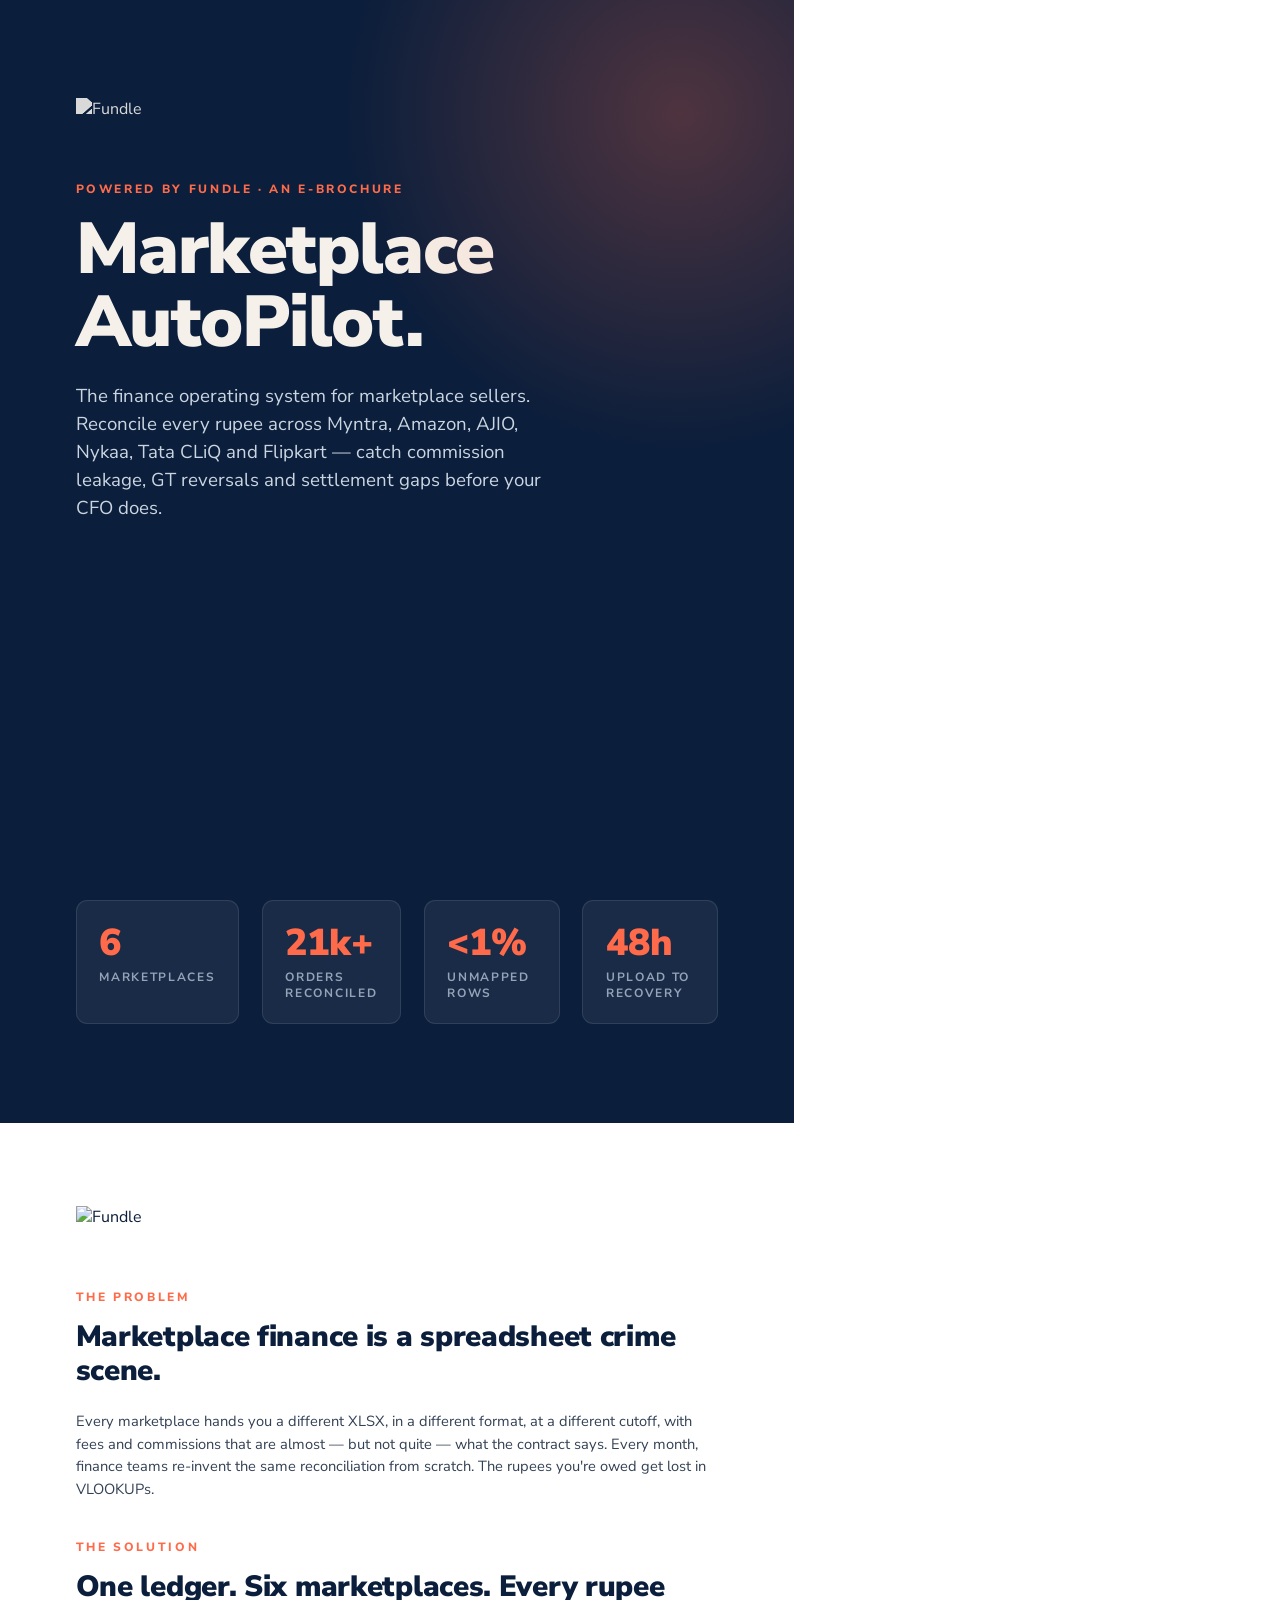
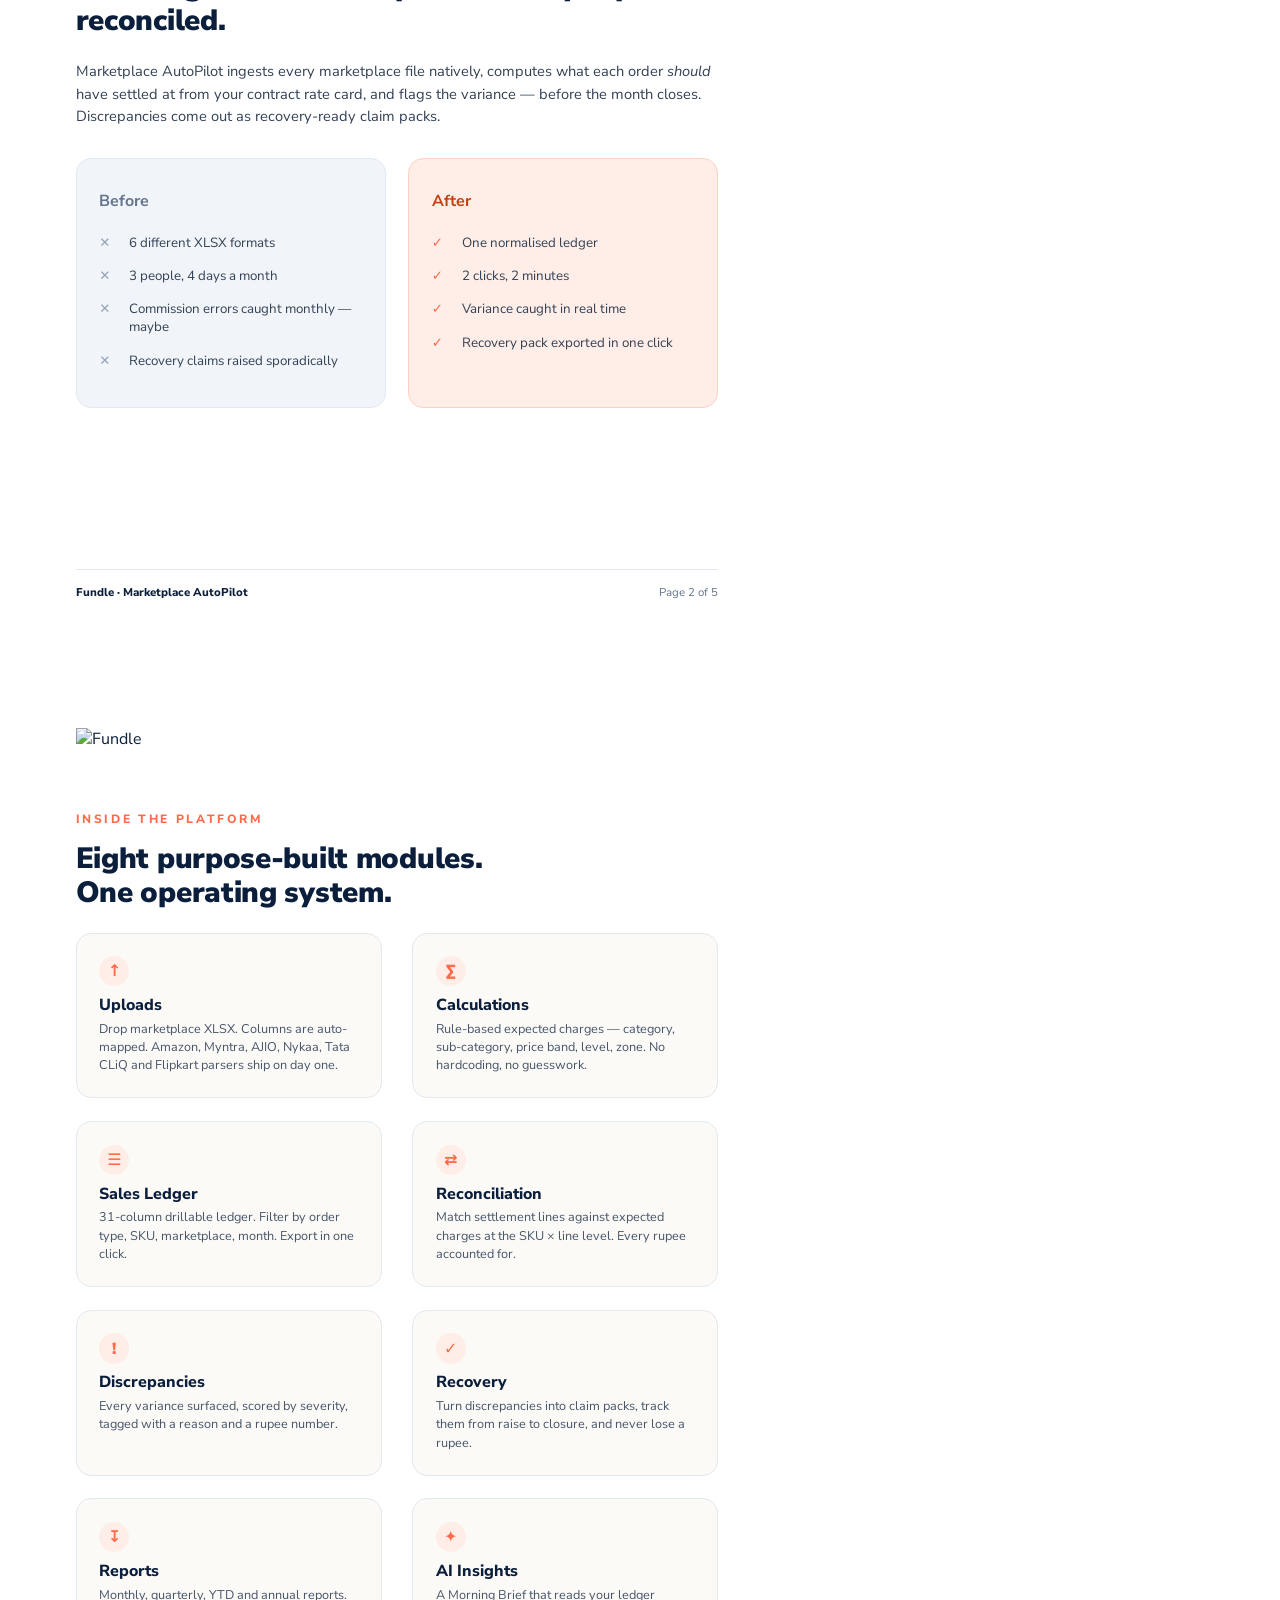
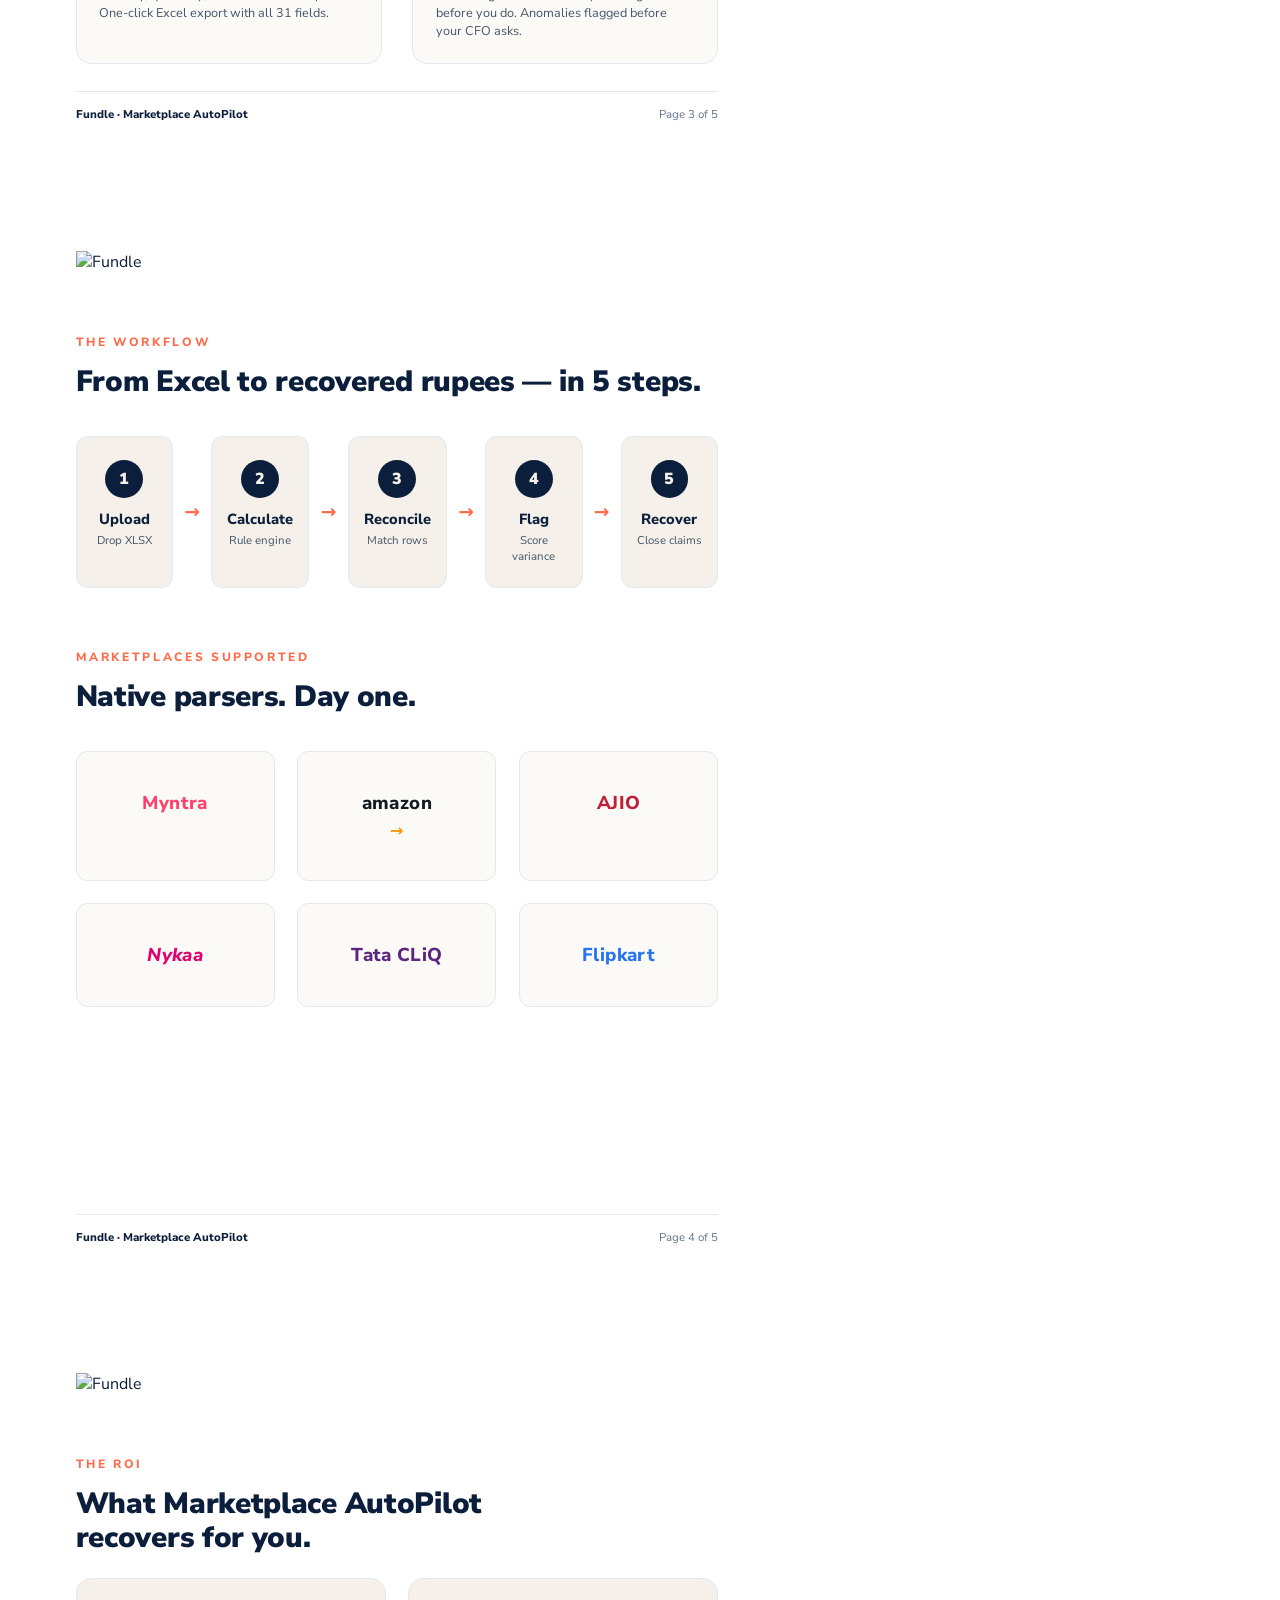
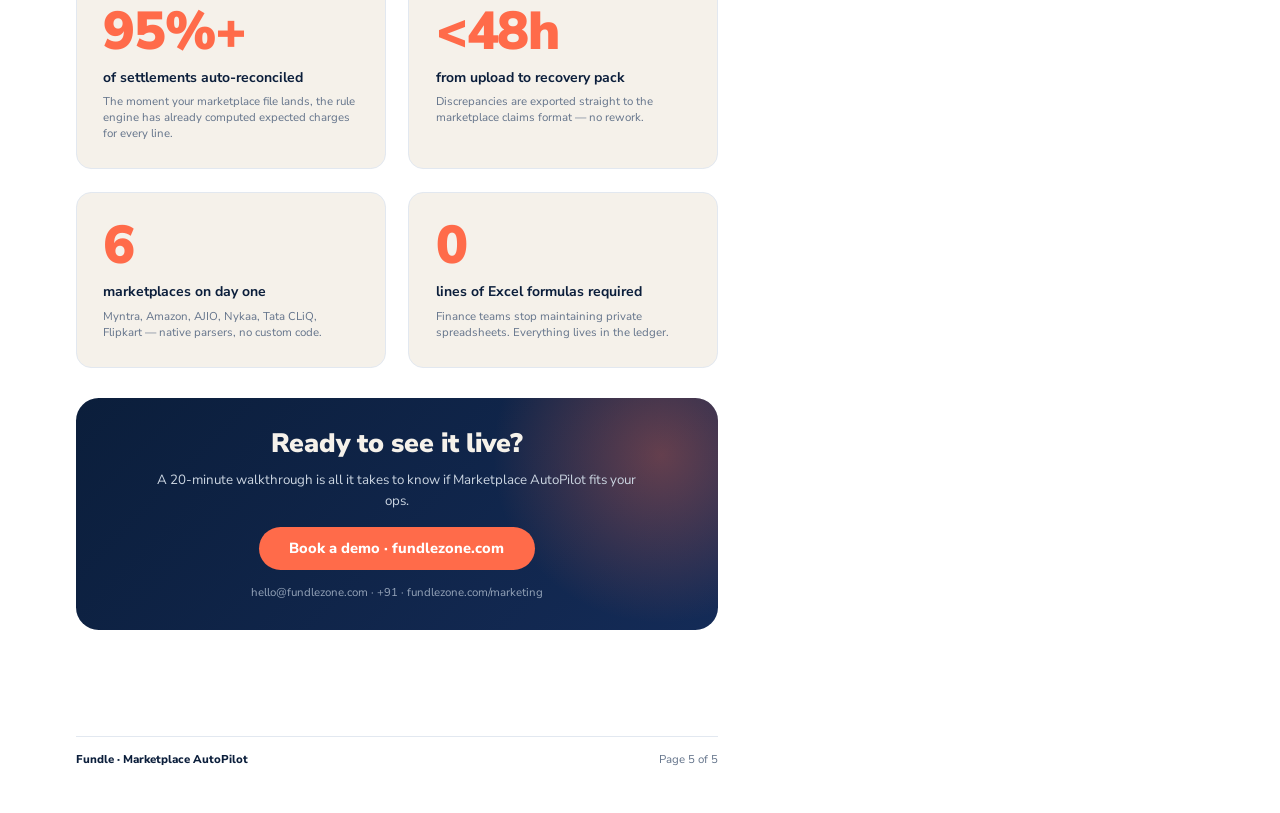
==== marketing_assets/brochure.html @ 742e77e4 "## E-Brochure Ready — 5-page A4 PDF, downloadable from /marketing **File**: `/app/marketing_assets/b" ====
<!doctype html>
<html lang="en">
<head>
<meta charset="utf-8" />
<title>Fundle Marketplace AutoPilot — E-Brochure</title>
<link href="https://fonts.googleapis.com/css2?family=Nunito+Sans:wght@300;400;600;700;800;900&display=swap" rel="stylesheet" />
<style>
  @page { size: A4; margin: 0; }
  * { box-sizing: border-box; -webkit-print-color-adjust: exact; print-color-adjust: exact; }
  html, body { margin: 0; padding: 0; font-family: 'Nunito Sans', system-ui, sans-serif; color: #0B1E3B; }
  .page { width: 210mm; height: 297mm; padding: 22mm 20mm; page-break-after: always; position: relative; overflow: hidden; }
  .page:last-child { page-break-after: auto; }
  h1 { font-size: 42pt; line-height: 1.02; font-weight: 900; margin: 0 0 6mm; letter-spacing: -0.01em; }
  h2 { font-size: 22pt; line-height: 1.15; font-weight: 900; margin: 0 0 6mm; letter-spacing: -0.01em; }
  h3 { font-size: 12pt; font-weight: 800; margin: 0 0 2mm; text-transform: uppercase; letter-spacing: 0.08em; color: #FF6B4A; }
  p { font-size: 11pt; line-height: 1.55; color: #334155; margin: 0 0 3mm; }
  .eyebrow { font-size: 9pt; text-transform: uppercase; letter-spacing: 0.22em; color: #FF6B4A; font-weight: 800; margin-bottom: 4mm; }
  .logo-row { display: flex; align-items: center; gap: 4mm; margin-bottom: 10mm; }
  .logo-row img { height: 12mm; }
  .footer { position: absolute; bottom: 12mm; left: 20mm; right: 20mm; display: flex; justify-content: space-between; align-items: center; font-size: 8.5pt; color: #64748B; border-top: 1px solid #E2E8F0; padding-top: 4mm; }
  .footer .brand { font-weight: 800; color: #0B1E3B; }
  .pill { display: inline-block; padding: 1.5mm 4mm; border-radius: 100px; background: #F5F1EA; font-weight: 700; font-size: 9pt; color: #0B1E3B; margin-right: 2mm; margin-bottom: 2mm; }

  /* Cover */
  .cover { background: #0B1E3B; color: #F5F1EA; padding: 26mm 20mm; }
  .cover h1 { color: #F5F1EA; font-size: 54pt; letter-spacing: -0.02em; }
  .cover .eyebrow { color: #FF6B4A; }
  .cover .subtitle { font-size: 14pt; font-weight: 400; line-height: 1.5; color: #CBD5E1; max-width: 130mm; }
  .cover .stats { position: absolute; bottom: 26mm; left: 20mm; right: 20mm; display: flex; gap: 6mm; }
  .cover .stat { flex: 1; padding: 6mm; border-radius: 3mm; background: rgba(255,255,255,0.06); border: 1px solid rgba(255,255,255,0.10); }
  .cover .stat .n { font-size: 28pt; font-weight: 900; color: #FF6B4A; line-height: 1; }
  .cover .stat .l { font-size: 9pt; text-transform: uppercase; letter-spacing: 0.14em; color: #94A3B8; font-weight: 700; margin-top: 2mm; }
  .cover .accent { position: absolute; right: -60mm; top: -60mm; width: 180mm; height: 180mm; border-radius: 50%; background: radial-gradient(circle, rgba(255,107,74,0.28), transparent 70%); }
  .cover .logo-row img { filter: brightness(0) invert(0.85); }

  /* Two-col grid */
  .cols { display: grid; grid-template-columns: 1fr 1fr; gap: 6mm 8mm; margin-top: 6mm; }
  .card { padding: 6mm; border: 1px solid #E2E8F0; border-radius: 4mm; background: #FBFAF7; }
  .card .icon { width: 8mm; height: 8mm; border-radius: 100px; background: #FFEDE7; color: #FF6B4A; display: inline-flex; align-items: center; justify-content: center; font-weight: 900; font-size: 12pt; margin-bottom: 2mm; }
  .card h4 { font-size: 12pt; font-weight: 800; margin: 0 0 1mm; }
  .card p { font-size: 9.5pt; line-height: 1.45; margin: 0; color: #475569; }

  /* Stat cards page */
  .stat-grid { display: grid; grid-template-columns: 1fr 1fr; gap: 6mm; margin-top: 6mm; }
  .stat-card { padding: 7mm; border-radius: 4mm; background: #F5F1EA; border: 1px solid #E2E8F0; }
  .stat-card .n { font-size: 40pt; font-weight: 900; color: #FF6B4A; line-height: 1; letter-spacing: -0.02em; }
  .stat-card .l { font-size: 10.5pt; font-weight: 700; margin-top: 2.5mm; color: #0B1E3B; }
  .stat-card .d { font-size: 8.5pt; color: #64748B; margin-top: 2mm; line-height: 1.4; }

  /* Workflow */
  .flow { display: flex; align-items: stretch; gap: 3mm; margin-top: 10mm; }
  .flow .step { flex: 1; padding: 6mm 4mm; text-align: center; background: #F5F1EA; border-radius: 3mm; border: 1px solid #E2E8F0; position: relative; }
  .flow .step .n { display: inline-flex; width: 10mm; height: 10mm; border-radius: 100px; background: #0B1E3B; color: #F5F1EA; align-items: center; justify-content: center; font-weight: 900; font-size: 12pt; margin-bottom: 3mm; }
  .flow .step h4 { font-size: 11pt; font-weight: 800; margin: 0 0 1mm; }
  .flow .step p { font-size: 8.5pt; margin: 0; color: #475569; line-height: 1.4; }
  .flow .arrow { align-self: center; color: #FF6B4A; font-weight: 900; font-size: 14pt; }

  /* Marketplaces */
  .mp-grid { display: grid; grid-template-columns: repeat(3, 1fr); gap: 6mm; margin-top: 10mm; }
  .mp-tile { padding: 10mm 4mm; text-align: center; border-radius: 3mm; background: #FBFAF7; border: 1px solid #E2E8F0; font-weight: 800; font-size: 14pt; letter-spacing: 0.02em; }
  .mp-tile.myntra { color: #FF3F6C; }
  .mp-tile.amazon { color: #131A22; }
  .mp-tile.amazon::after { content: "→"; display: block; color: #FF9900; font-size: 12pt; margin-top: 1mm; }
  .mp-tile.ajio { color: #C11E38; }
  .mp-tile.nykaa { color: #E10071; font-style: italic; }
  .mp-tile.tatacliq { color: #5A2680; }
  .mp-tile.flipkart { color: #2874F0; }

  /* Before/after */
  .ba { display: grid; grid-template-columns: 1fr 1fr; gap: 6mm; margin-top: 8mm; }
  .ba .col { padding: 8mm 6mm; border-radius: 4mm; }
  .ba .before { background: #F1F5F9; border: 1px solid #E2E8F0; }
  .ba .after { background: #FFEDE7; border: 1px solid #FFCFC0; }
  .ba .col h4 { font-size: 12pt; margin: 0 0 4mm; }
  .ba .before h4 { color: #64748B; }
  .ba .after h4 { color: #C2410C; }
  .ba .col ul { margin: 0; padding: 0; list-style: none; }
  .ba .col li { font-size: 10pt; padding: 2mm 0 2mm 8mm; position: relative; color: #334155; }
  .ba .before li::before { content: "✕"; position: absolute; left: 0; color: #94A3B8; font-weight: 900; }
  .ba .after li::before { content: "✓"; position: absolute; left: 0; color: #FF6B4A; font-weight: 900; }

  /* CTA */
  .cta { margin-top: 8mm; padding: 8mm; border-radius: 6mm; background: linear-gradient(135deg, #0B1E3B 0%, #142B57 100%); color: #F5F1EA; text-align: center; position: relative; overflow: hidden; }
  .cta::before { content: ""; position: absolute; top: -30mm; right: -30mm; width: 90mm; height: 90mm; border-radius: 50%; background: radial-gradient(circle, rgba(255,107,74,0.35), transparent 70%); }
  .cta h2 { color: #F5F1EA; font-size: 20pt; margin: 0 0 3mm; position: relative; }
  .cta p { color: #CBD5E1; font-size: 10pt; max-width: 130mm; margin: 0 auto 4mm; position: relative; }
  .cta .btn { display: inline-block; padding: 3mm 8mm; background: #FF6B4A; color: #fff; border-radius: 100px; font-weight: 800; font-size: 11pt; position: relative; }
  .cta .contact { margin-top: 4mm; font-size: 8.5pt; color: #94A3B8; position: relative; }
</style>
</head>
<body>

<!-- Page 1: Cover -->
<section class="page cover">
  <div class="accent"></div>
  <div class="logo-row">
    <img src="/app/marketing_assets/logos/fundle.png" alt="Fundle" />
  </div>
  <div class="eyebrow">Powered by Fundle · An E-Brochure</div>
  <h1>Marketplace<br/>AutoPilot.</h1>
  <p class="subtitle">
    The finance operating system for marketplace sellers.<br/>
    Reconcile every rupee across Myntra, Amazon, AJIO, Nykaa, Tata CLiQ and Flipkart —
    catch commission leakage, GT reversals and settlement gaps before your CFO does.
  </p>
  <div class="stats">
    <div class="stat"><div class="n">6</div><div class="l">Marketplaces</div></div>
    <div class="stat"><div class="n">21k+</div><div class="l">Orders Reconciled</div></div>
    <div class="stat"><div class="n">&lt;1%</div><div class="l">Unmapped Rows</div></div>
    <div class="stat"><div class="n">48h</div><div class="l">Upload to Recovery</div></div>
  </div>
</section>

<!-- Page 2: Problem & Solution -->
<section class="page">
  <div class="logo-row"><img src="/app/marketing_assets/logos/fundle.png" alt="Fundle" /></div>
  <div class="eyebrow">The Problem</div>
  <h2>Marketplace finance is a spreadsheet crime scene.</h2>
  <p>Every marketplace hands you a different XLSX, in a different format, at a different cutoff, with fees and commissions that are almost — but not quite — what the contract says. Every month, finance teams re-invent the same reconciliation from scratch. The rupees you're owed get lost in VLOOKUPs.</p>

  <div class="eyebrow" style="margin-top: 10mm;">The Solution</div>
  <h2>One ledger. Six marketplaces. Every rupee reconciled.</h2>
  <p>Marketplace AutoPilot ingests every marketplace file natively, computes what each order <em>should</em> have settled at from your contract rate card, and flags the variance — before the month closes. Discrepancies come out as recovery-ready claim packs.</p>

  <div class="ba">
    <div class="col before">
      <h4>Before</h4>
      <ul>
        <li>6 different XLSX formats</li>
        <li>3 people, 4 days a month</li>
        <li>Commission errors caught monthly — maybe</li>
        <li>Recovery claims raised sporadically</li>
      </ul>
    </div>
    <div class="col after">
      <h4>After</h4>
      <ul>
        <li>One normalised ledger</li>
        <li>2 clicks, 2 minutes</li>
        <li>Variance caught in real time</li>
        <li>Recovery pack exported in one click</li>
      </ul>
    </div>
  </div>
  <div class="footer"><span class="brand">Fundle · Marketplace AutoPilot</span><span>Page 2 of 5</span></div>
</section>

<!-- Page 3: Modules -->
<section class="page">
  <div class="logo-row"><img src="/app/marketing_assets/logos/fundle.png" alt="Fundle" /></div>
  <div class="eyebrow">Inside the Platform</div>
  <h2>Eight purpose-built modules.<br/>One operating system.</h2>

  <div class="cols">
    <div class="card"><div class="icon">↑</div><h4>Uploads</h4><p>Drop marketplace XLSX. Columns are auto-mapped. Amazon, Myntra, AJIO, Nykaa, Tata CLiQ and Flipkart parsers ship on day one.</p></div>
    <div class="card"><div class="icon">Σ</div><h4>Calculations</h4><p>Rule-based expected charges — category, sub-category, price band, level, zone. No hardcoding, no guesswork.</p></div>
    <div class="card"><div class="icon">☰</div><h4>Sales Ledger</h4><p>31-column drillable ledger. Filter by order type, SKU, marketplace, month. Export in one click.</p></div>
    <div class="card"><div class="icon">⇄</div><h4>Reconciliation</h4><p>Match settlement lines against expected charges at the SKU × line level. Every rupee accounted for.</p></div>
    <div class="card"><div class="icon">!</div><h4>Discrepancies</h4><p>Every variance surfaced, scored by severity, tagged with a reason and a rupee number.</p></div>
    <div class="card"><div class="icon">✓</div><h4>Recovery</h4><p>Turn discrepancies into claim packs, track them from raise to closure, and never lose a rupee.</p></div>
    <div class="card"><div class="icon">↧</div><h4>Reports</h4><p>Monthly, quarterly, YTD and annual reports. One-click Excel export with all 31 fields.</p></div>
    <div class="card"><div class="icon">✦</div><h4>AI Insights</h4><p>A Morning Brief that reads your ledger before you do. Anomalies flagged before your CFO asks.</p></div>
  </div>
  <div class="footer"><span class="brand">Fundle · Marketplace AutoPilot</span><span>Page 3 of 5</span></div>
</section>

<!-- Page 4: Workflow + Marketplaces -->
<section class="page">
  <div class="logo-row"><img src="/app/marketing_assets/logos/fundle.png" alt="Fundle" /></div>
  <div class="eyebrow">The Workflow</div>
  <h2>From Excel to recovered rupees — in 5 steps.</h2>

  <div class="flow">
    <div class="step"><div class="n">1</div><h4>Upload</h4><p>Drop XLSX</p></div>
    <div class="arrow">→</div>
    <div class="step"><div class="n">2</div><h4>Calculate</h4><p>Rule engine</p></div>
    <div class="arrow">→</div>
    <div class="step"><div class="n">3</div><h4>Reconcile</h4><p>Match rows</p></div>
    <div class="arrow">→</div>
    <div class="step"><div class="n">4</div><h4>Flag</h4><p>Score variance</p></div>
    <div class="arrow">→</div>
    <div class="step"><div class="n">5</div><h4>Recover</h4><p>Close claims</p></div>
  </div>

  <div class="eyebrow" style="margin-top: 16mm;">Marketplaces Supported</div>
  <h2>Native parsers. Day one.</h2>

  <div class="mp-grid">
    <div class="mp-tile myntra">Myntra</div>
    <div class="mp-tile amazon">amazon</div>
    <div class="mp-tile ajio">AJIO</div>
    <div class="mp-tile nykaa">Nykaa</div>
    <div class="mp-tile tatacliq">Tata CLiQ</div>
    <div class="mp-tile flipkart">Flipkart</div>
  </div>
  <div class="footer"><span class="brand">Fundle · Marketplace AutoPilot</span><span>Page 4 of 5</span></div>
</section>

<!-- Page 5: ROI + CTA -->
<section class="page">
  <div class="logo-row"><img src="/app/marketing_assets/logos/fundle.png" alt="Fundle" /></div>
  <div class="eyebrow">The ROI</div>
  <h2>What Marketplace AutoPilot<br/>recovers for you.</h2>

  <div class="stat-grid">
    <div class="stat-card">
      <div class="n">95%+</div>
      <div class="l">of settlements auto-reconciled</div>
      <div class="d">The moment your marketplace file lands, the rule engine has already computed expected charges for every line.</div>
    </div>
    <div class="stat-card">
      <div class="n">&lt;48h</div>
      <div class="l">from upload to recovery pack</div>
      <div class="d">Discrepancies are exported straight to the marketplace claims format — no rework.</div>
    </div>
    <div class="stat-card">
      <div class="n">6</div>
      <div class="l">marketplaces on day one</div>
      <div class="d">Myntra, Amazon, AJIO, Nykaa, Tata CLiQ, Flipkart — native parsers, no custom code.</div>
    </div>
    <div class="stat-card">
      <div class="n">0</div>
      <div class="l">lines of Excel formulas required</div>
      <div class="d">Finance teams stop maintaining private spreadsheets. Everything lives in the ledger.</div>
    </div>
  </div>

  <div class="cta">
    <h2>Ready to see it live?</h2>
    <p>A 20-minute walkthrough is all it takes to know if Marketplace AutoPilot fits your ops.</p>
    <span class="btn">Book a demo · fundlezone.com</span>
    <div class="contact">hello@fundlezone.com · +91 · fundlezone.com/marketing</div>
  </div>
  <div class="footer"><span class="brand">Fundle · Marketplace AutoPilot</span><span>Page 5 of 5</span></div>
</section>

</body>
</html>
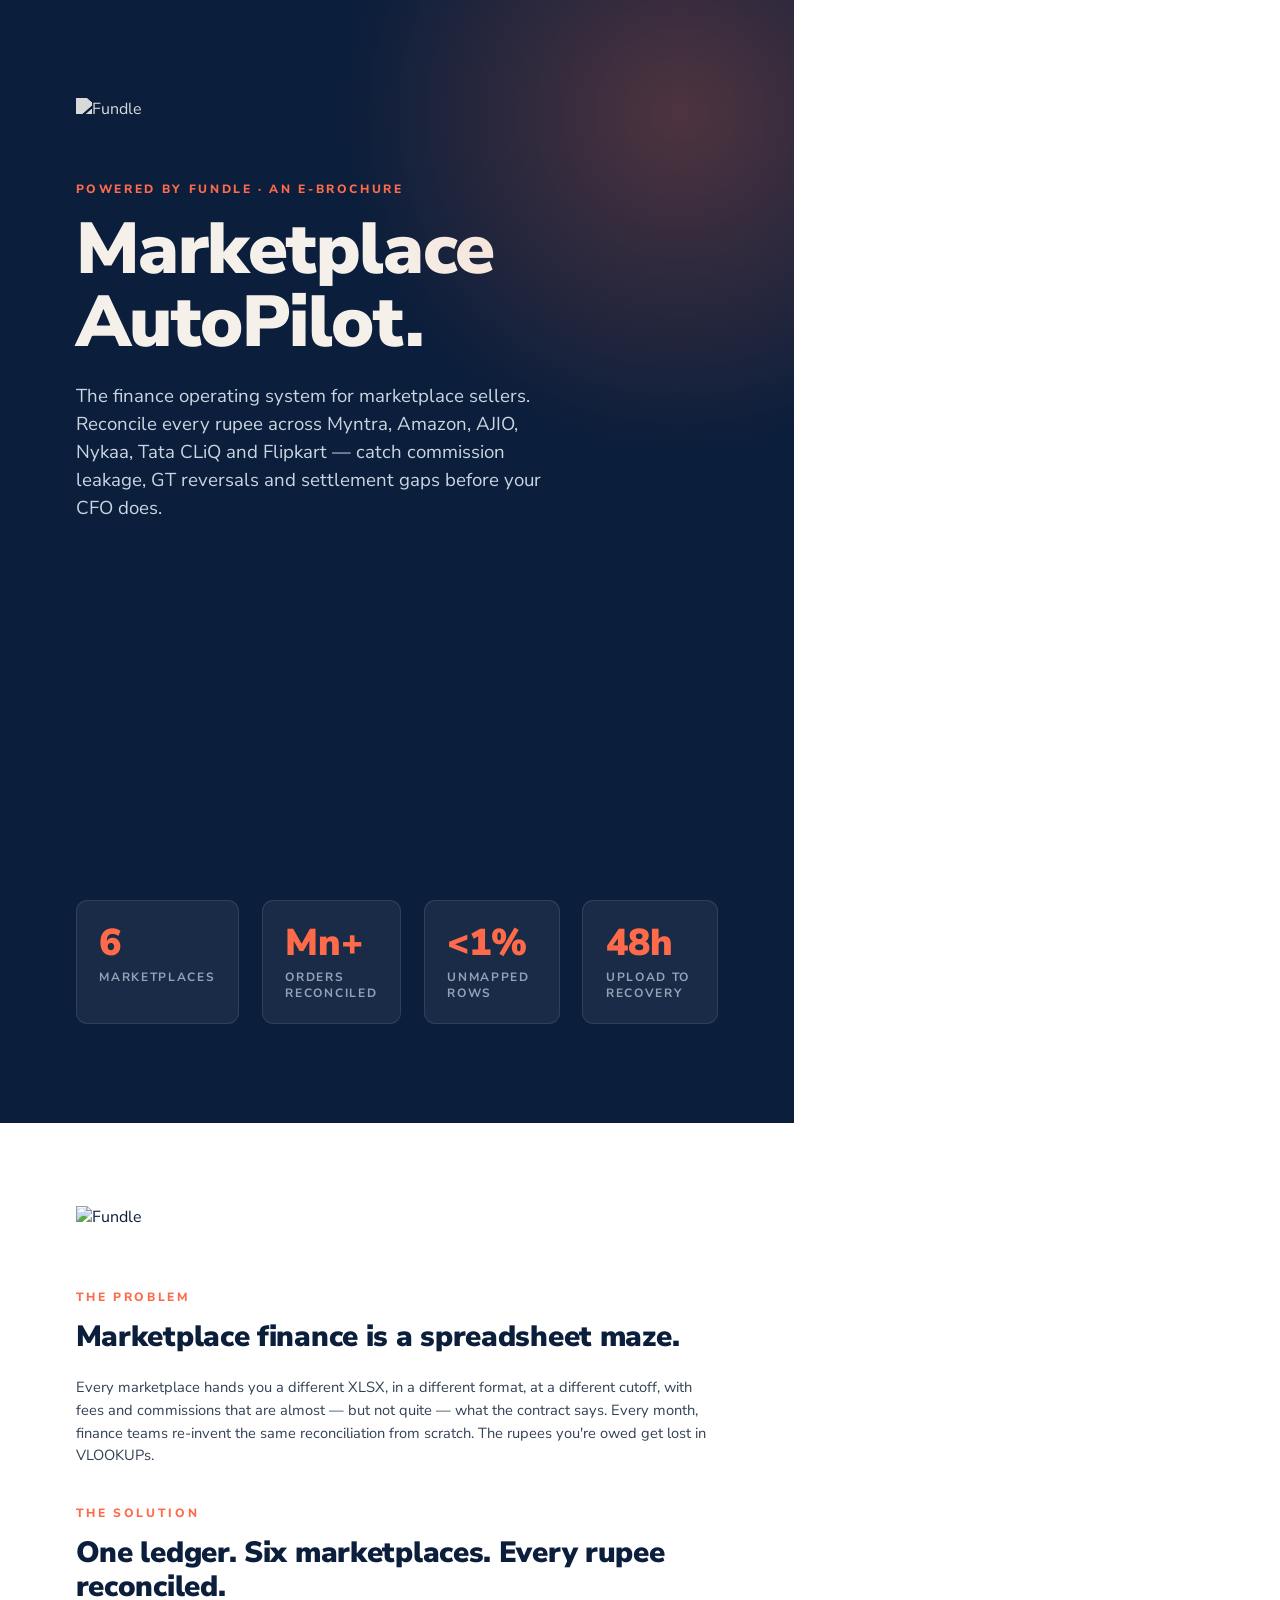
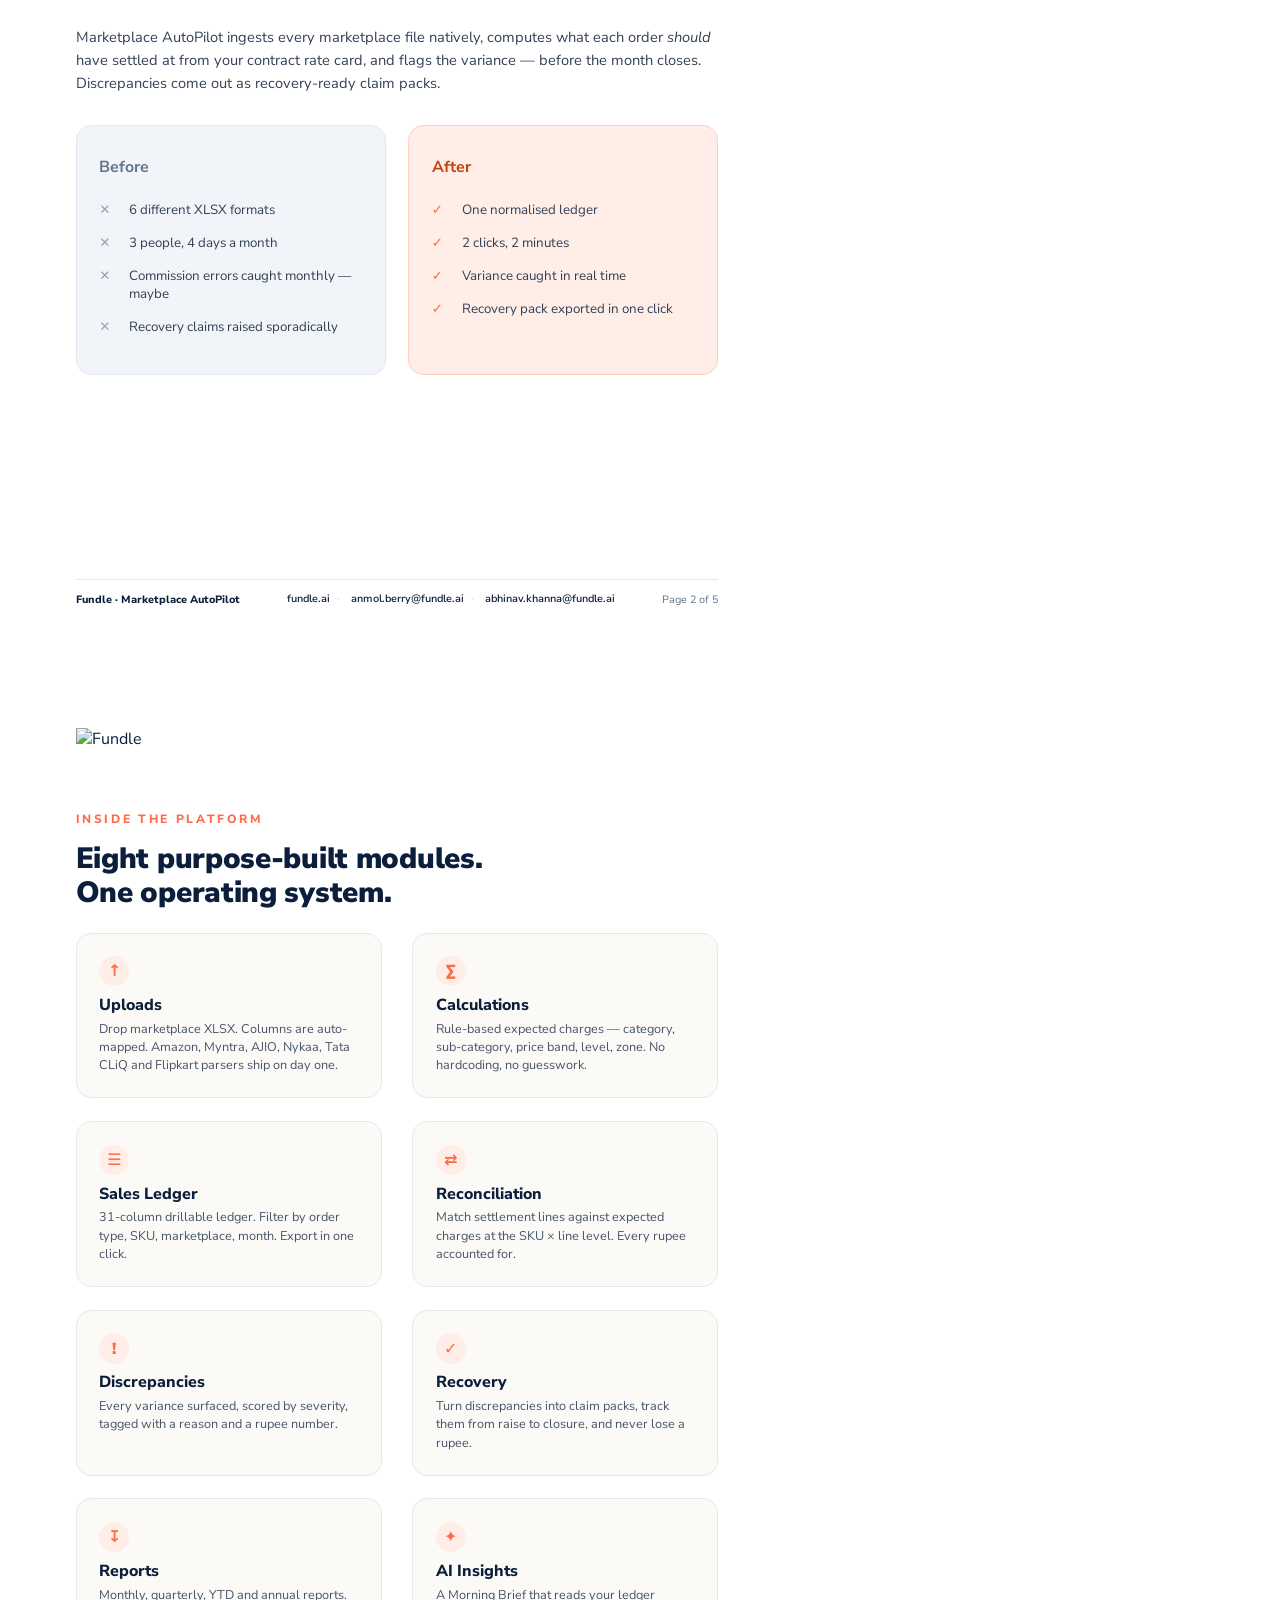
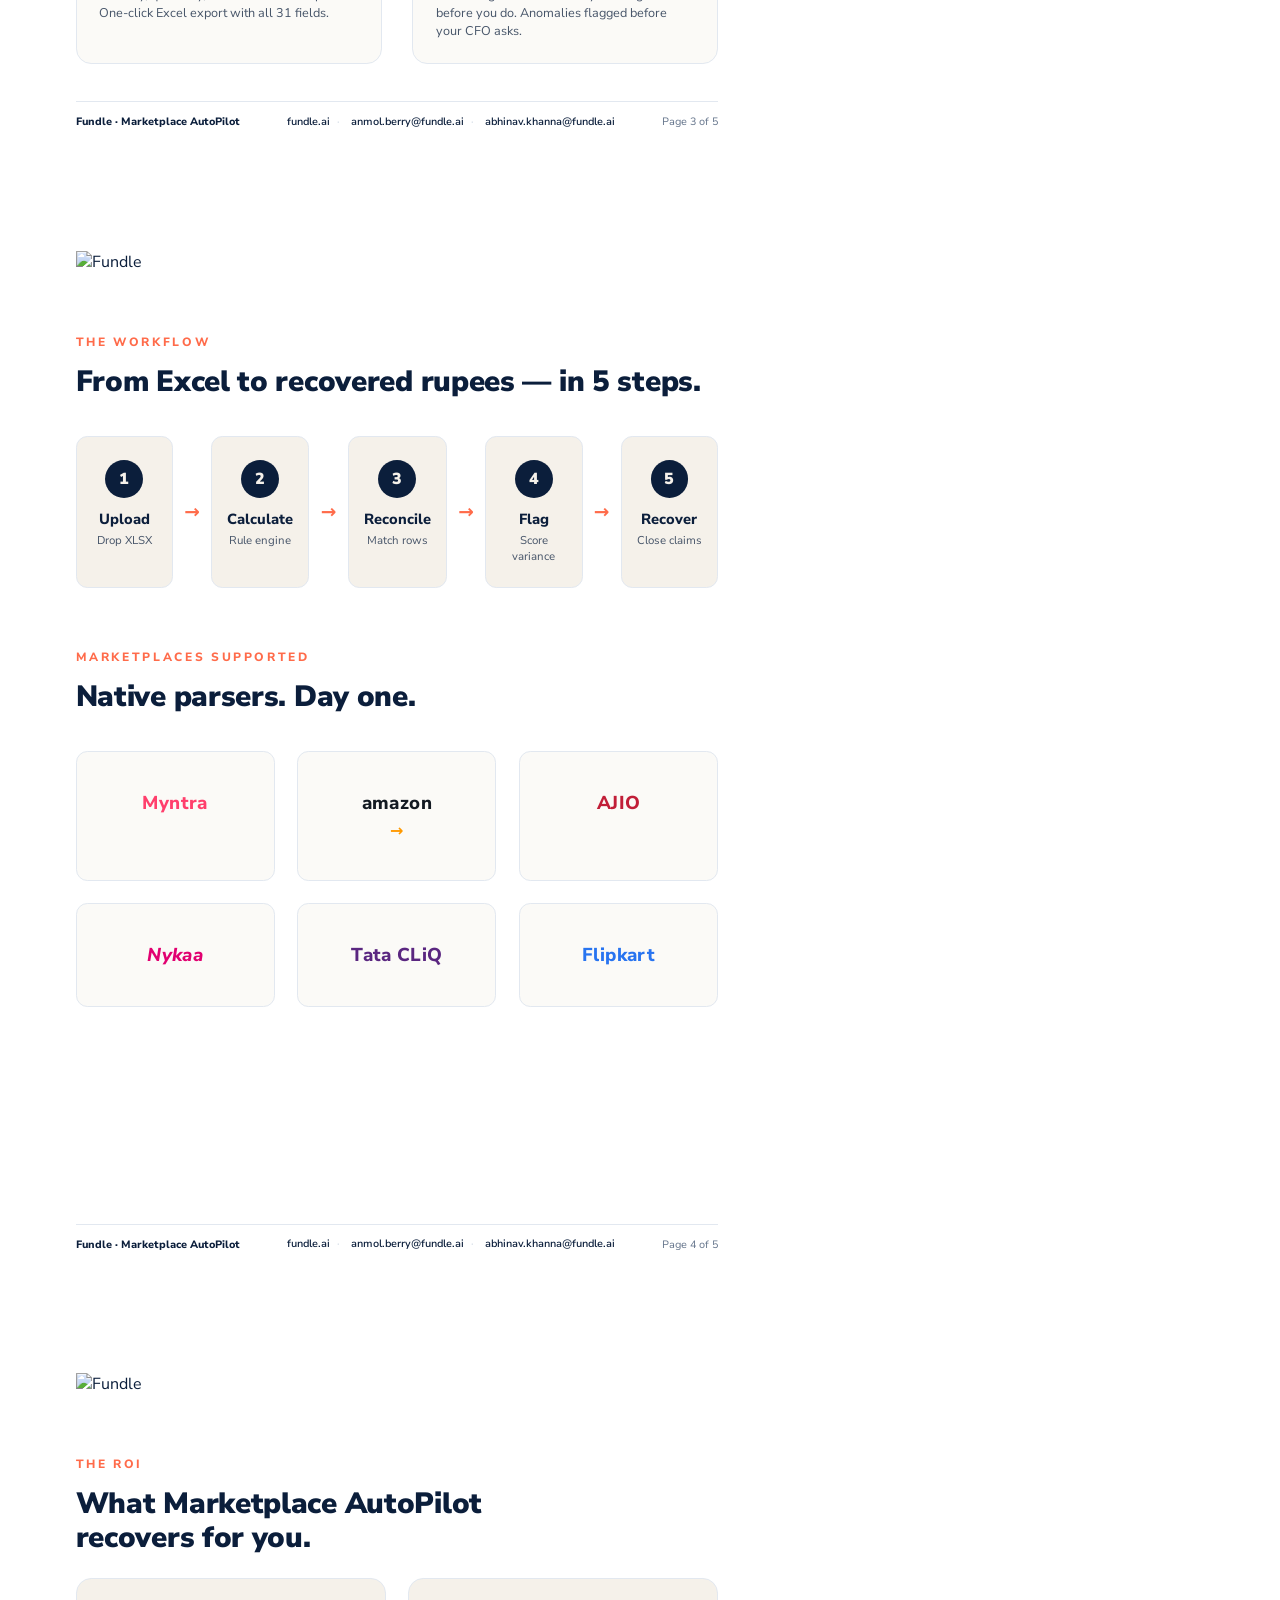
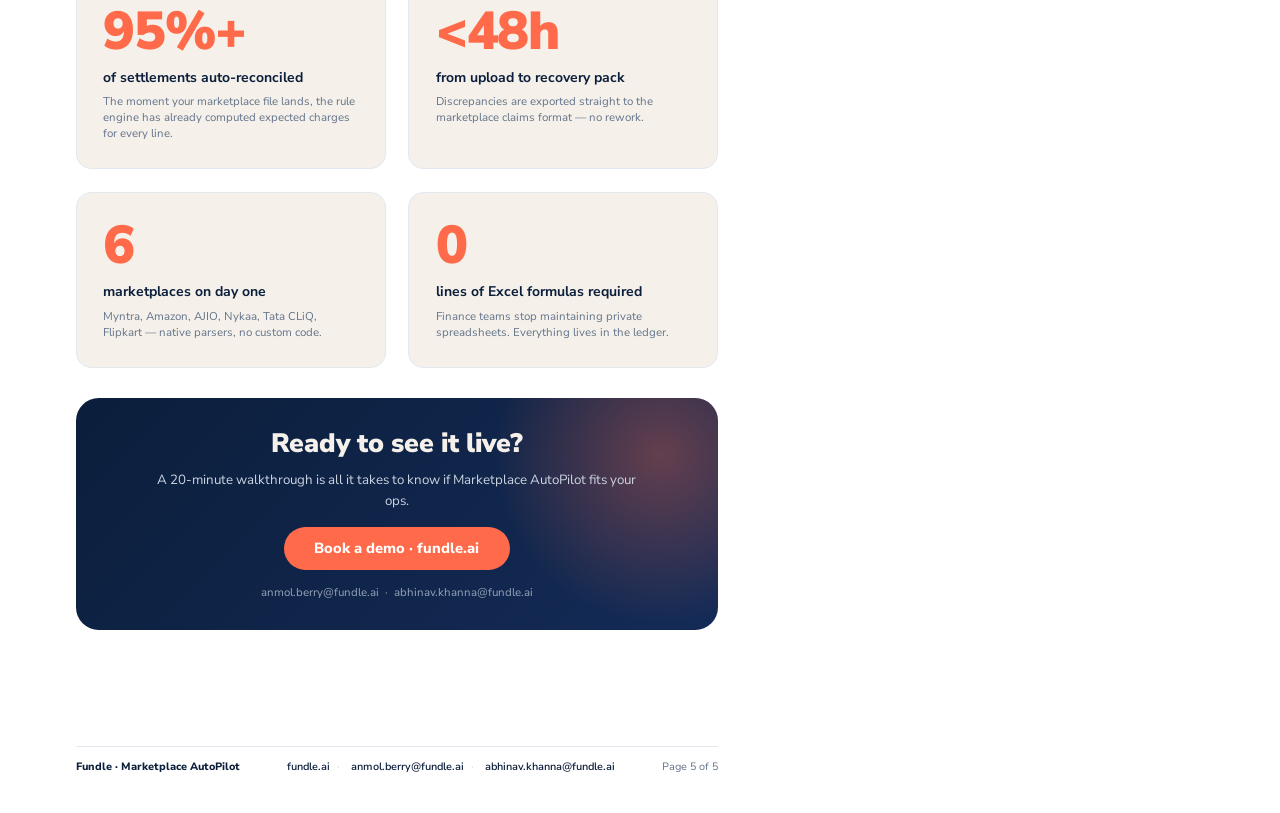
==== commit 7da99dde: "All 4 edits verified: - ✅ "Mn+" replaces "21k+" - ✅ "maze" replaces "crime scene" - ✅ anmol.berry@fu" ====
--- a/marketing_assets/brochure.html
+++ b/marketing_assets/brochure.html
@@ -17,8 +17,11 @@
   .eyebrow { font-size: 9pt; text-transform: uppercase; letter-spacing: 0.22em; color: #FF6B4A; font-weight: 800; margin-bottom: 4mm; }
   .logo-row { display: flex; align-items: center; gap: 4mm; margin-bottom: 10mm; }
   .logo-row img { height: 12mm; }
-  .footer { position: absolute; bottom: 12mm; left: 20mm; right: 20mm; display: flex; justify-content: space-between; align-items: center; font-size: 8.5pt; color: #64748B; border-top: 1px solid #E2E8F0; padding-top: 4mm; }
+  .footer { position: absolute; bottom: 10mm; left: 20mm; right: 20mm; display: flex; justify-content: space-between; align-items: center; font-size: 8pt; color: #64748B; border-top: 1px solid #E2E8F0; padding-top: 3mm; gap: 4mm; }
   .footer .brand { font-weight: 800; color: #0B1E3B; }
+  .footer .contact { text-align: right; line-height: 1.5; }
+  .footer .contact a { color: #0B1E3B; text-decoration: none; font-weight: 600; }
+  .footer .contact .sep { color: #CBD5E1; margin: 0 2mm; }
   .pill { display: inline-block; padding: 1.5mm 4mm; border-radius: 100px; background: #F5F1EA; font-weight: 700; font-size: 9pt; color: #0B1E3B; margin-right: 2mm; margin-bottom: 2mm; }
 
   /* Cover */
@@ -105,7 +108,7 @@
   </p>
   <div class="stats">
     <div class="stat"><div class="n">6</div><div class="l">Marketplaces</div></div>
-    <div class="stat"><div class="n">21k+</div><div class="l">Orders Reconciled</div></div>
+    <div class="stat"><div class="n">Mn+</div><div class="l">Orders Reconciled</div></div>
     <div class="stat"><div class="n">&lt;1%</div><div class="l">Unmapped Rows</div></div>
     <div class="stat"><div class="n">48h</div><div class="l">Upload to Recovery</div></div>
   </div>
@@ -115,7 +118,7 @@
 <section class="page">
   <div class="logo-row"><img src="/app/marketing_assets/logos/fundle.png" alt="Fundle" /></div>
   <div class="eyebrow">The Problem</div>
-  <h2>Marketplace finance is a spreadsheet crime scene.</h2>
+  <h2>Marketplace finance is a spreadsheet maze.</h2>
   <p>Every marketplace hands you a different XLSX, in a different format, at a different cutoff, with fees and commissions that are almost — but not quite — what the contract says. Every month, finance teams re-invent the same reconciliation from scratch. The rupees you're owed get lost in VLOOKUPs.</p>
 
   <div class="eyebrow" style="margin-top: 10mm;">The Solution</div>
@@ -142,7 +145,15 @@
       </ul>
     </div>
   </div>
-  <div class="footer"><span class="brand">Fundle · Marketplace AutoPilot</span><span>Page 2 of 5</span></div>
+  <div class="footer">
+    <span class="brand">Fundle · Marketplace AutoPilot</span>
+    <span class="contact">
+      <a href="https://fundle.ai">fundle.ai</a><span class="sep">·</span>
+      <a href="mailto:anmol.berry@fundle.ai">anmol.berry@fundle.ai</a><span class="sep">·</span>
+      <a href="mailto:abhinav.khanna@fundle.ai">abhinav.khanna@fundle.ai</a>
+    </span>
+    <span>Page 2 of 5</span>
+  </div>
 </section>
 
 <!-- Page 3: Modules -->
@@ -161,7 +172,15 @@
     <div class="card"><div class="icon">↧</div><h4>Reports</h4><p>Monthly, quarterly, YTD and annual reports. One-click Excel export with all 31 fields.</p></div>
     <div class="card"><div class="icon">✦</div><h4>AI Insights</h4><p>A Morning Brief that reads your ledger before you do. Anomalies flagged before your CFO asks.</p></div>
   </div>
-  <div class="footer"><span class="brand">Fundle · Marketplace AutoPilot</span><span>Page 3 of 5</span></div>
+  <div class="footer">
+    <span class="brand">Fundle · Marketplace AutoPilot</span>
+    <span class="contact">
+      <a href="https://fundle.ai">fundle.ai</a><span class="sep">·</span>
+      <a href="mailto:anmol.berry@fundle.ai">anmol.berry@fundle.ai</a><span class="sep">·</span>
+      <a href="mailto:abhinav.khanna@fundle.ai">abhinav.khanna@fundle.ai</a>
+    </span>
+    <span>Page 3 of 5</span>
+  </div>
 </section>
 
 <!-- Page 4: Workflow + Marketplaces -->
@@ -193,7 +212,15 @@
     <div class="mp-tile tatacliq">Tata CLiQ</div>
     <div class="mp-tile flipkart">Flipkart</div>
   </div>
-  <div class="footer"><span class="brand">Fundle · Marketplace AutoPilot</span><span>Page 4 of 5</span></div>
+  <div class="footer">
+    <span class="brand">Fundle · Marketplace AutoPilot</span>
+    <span class="contact">
+      <a href="https://fundle.ai">fundle.ai</a><span class="sep">·</span>
+      <a href="mailto:anmol.berry@fundle.ai">anmol.berry@fundle.ai</a><span class="sep">·</span>
+      <a href="mailto:abhinav.khanna@fundle.ai">abhinav.khanna@fundle.ai</a>
+    </span>
+    <span>Page 4 of 5</span>
+  </div>
 </section>
 
 <!-- Page 5: ROI + CTA -->
@@ -228,10 +255,18 @@
   <div class="cta">
     <h2>Ready to see it live?</h2>
     <p>A 20-minute walkthrough is all it takes to know if Marketplace AutoPilot fits your ops.</p>
-    <span class="btn">Book a demo · fundlezone.com</span>
-    <div class="contact">hello@fundlezone.com · +91 · fundlezone.com/marketing</div>
-  </div>
-  <div class="footer"><span class="brand">Fundle · Marketplace AutoPilot</span><span>Page 5 of 5</span></div>
+    <span class="btn">Book a demo · fundle.ai</span>
+    <div class="contact">anmol.berry@fundle.ai &nbsp;·&nbsp; abhinav.khanna@fundle.ai</div>
+  </div>
+  <div class="footer">
+    <span class="brand">Fundle · Marketplace AutoPilot</span>
+    <span class="contact">
+      <a href="https://fundle.ai">fundle.ai</a><span class="sep">·</span>
+      <a href="mailto:anmol.berry@fundle.ai">anmol.berry@fundle.ai</a><span class="sep">·</span>
+      <a href="mailto:abhinav.khanna@fundle.ai">abhinav.khanna@fundle.ai</a>
+    </span>
+    <span>Page 5 of 5</span>
+  </div>
 </section>
 
 </body>
